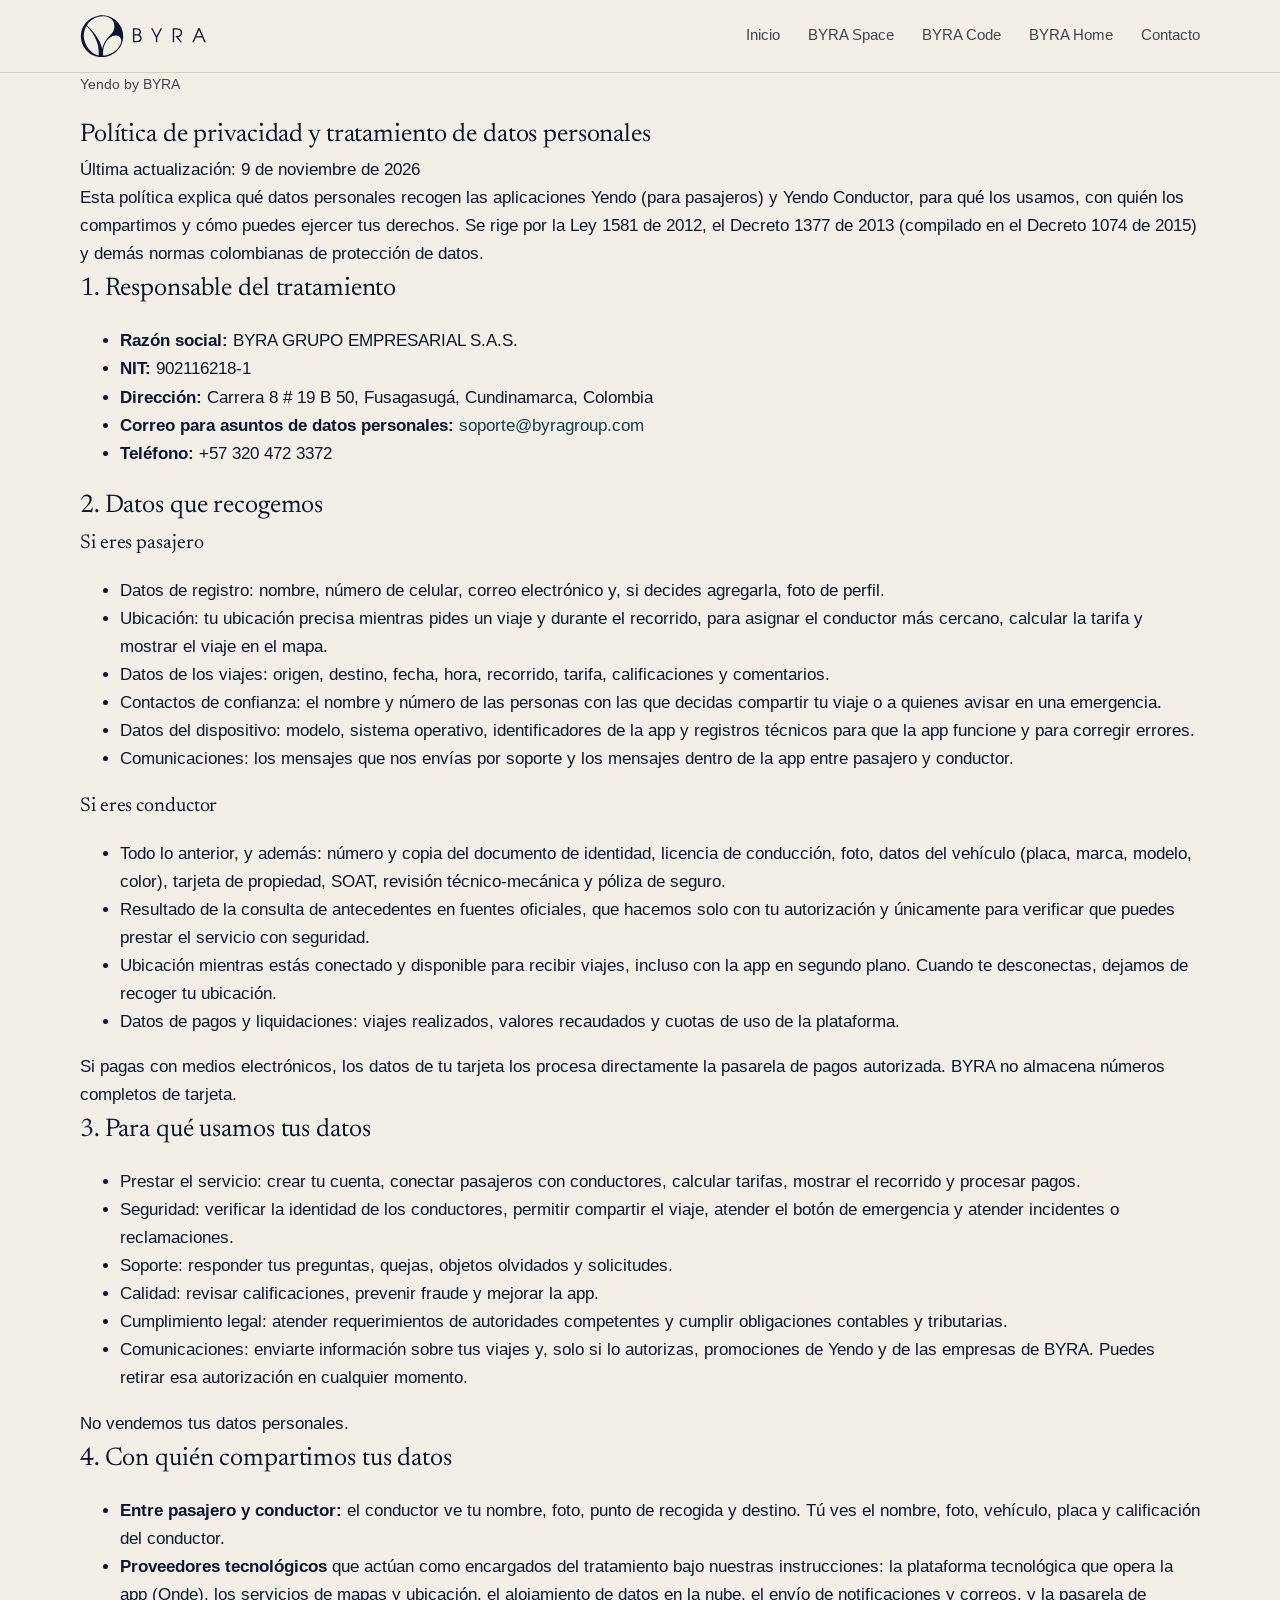
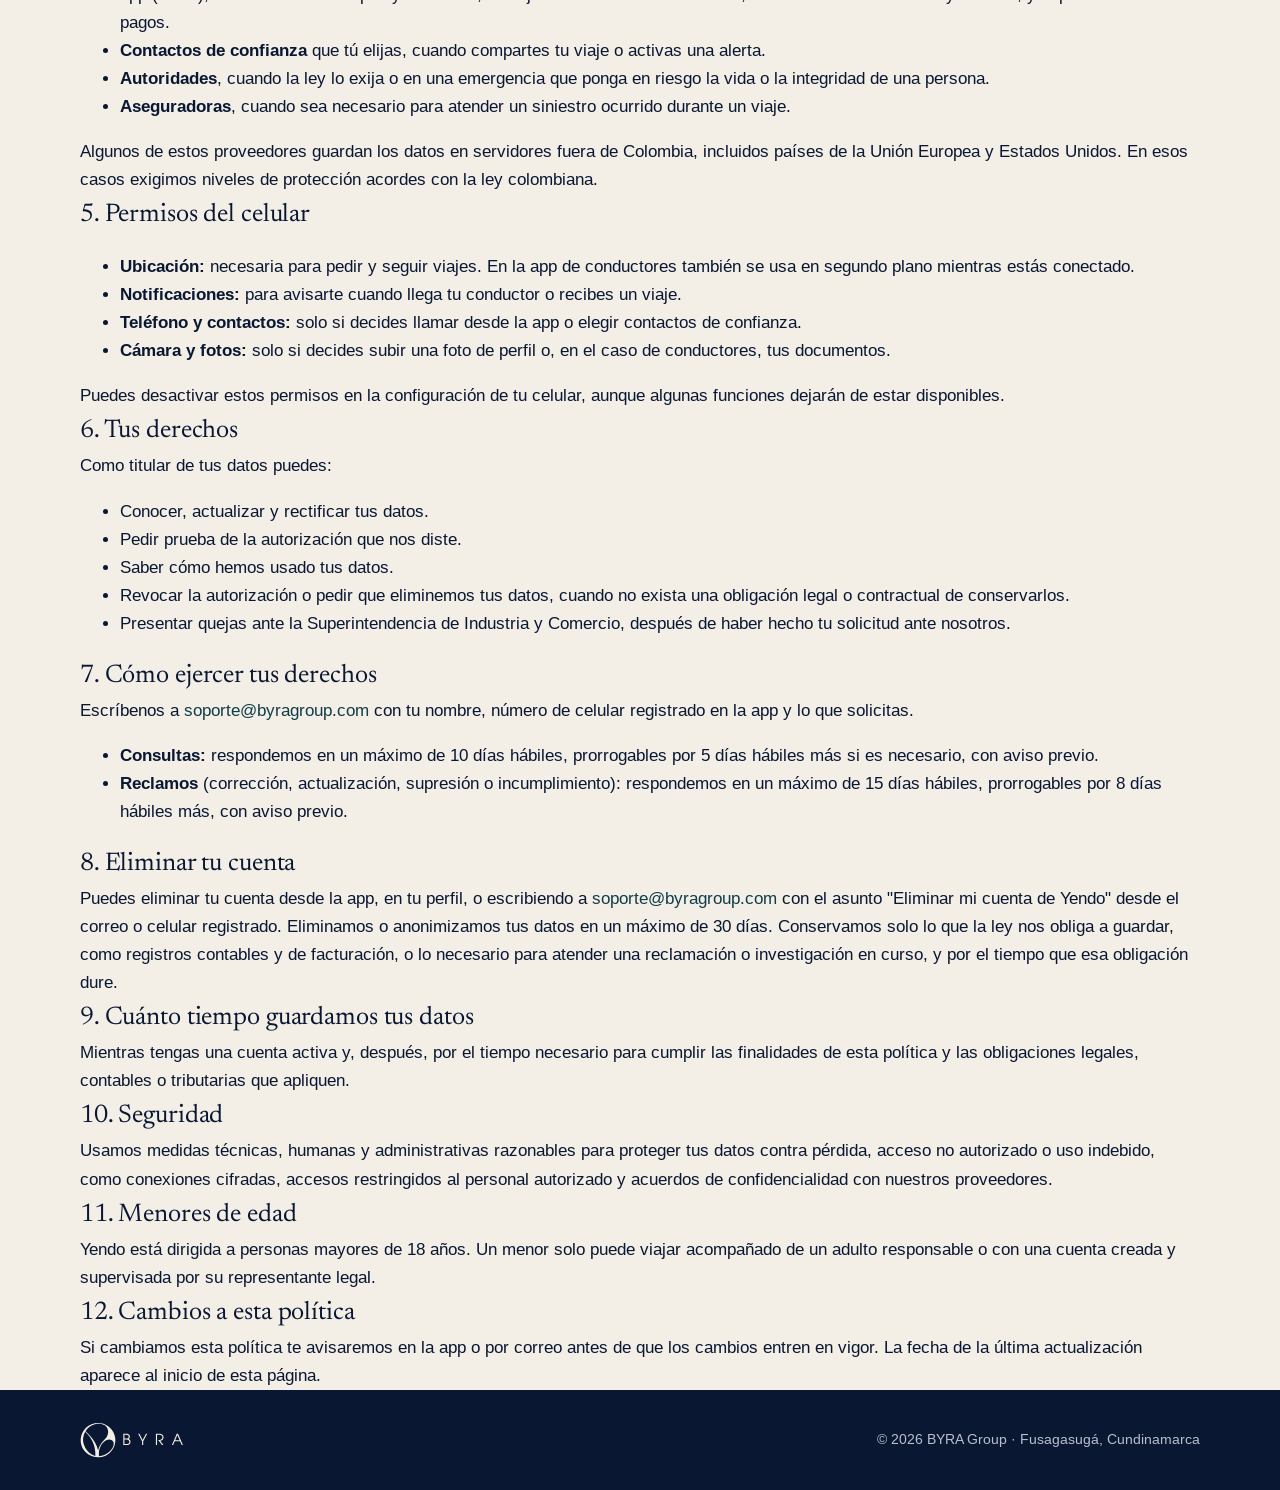
==== yendo/privacidad.html @ 3cd5c78d "Add files via upload" ====
<!doctype html>
<html lang="es">
<head>
<meta charset="utf-8">
<meta name="viewport" content="width=device-width, initial-scale=1, viewport-fit=cover">
<title>Política de privacidad de Yendo</title>
<meta name="description" content="Cómo Yendo y BYRA Grupo Empresarial tratan los datos personales de pasajeros y conductores.">
<meta name="robots" content="noindex">
<meta name="theme-color" content="#0A1733">
<link rel="preconnect" href="https://fonts.googleapis.com"><link rel="preconnect" href="https://fonts.gstatic.com" crossorigin><link rel="stylesheet" href="https://fonts.googleapis.com/css2?family=Arimo:wght@400;700&family=Bebas+Neue&family=Jost:wght@400&family=Newsreader:opsz,wght@6..72,300;6..72,400&display=swap">
<link rel="stylesheet" href="../styles.css">
</head>
<body>
<svg width="0" height="0" style="position:absolute" aria-hidden="true"><defs><g id="lg-emb"><path d="M 796.76 626.03 C 808.17 616.90 817.67 605.66 824.49 592.77 C 831.28 579.93 835.85 563.07 827.92 550.09 C 825.17 545.57 821.29 542.13 816.61 539.66 C 805.89 534 793.20 534.84 782.09 539.36 C 762.48 547.34 747.18 566.91 738.17 585.65 C 727.58 607.64 725.42 629.05 728.33 653.06 C 753.12 651.54 777.64 641.33 796.76 626.03 M 702.11 651.35 C 703.45 626.67 700.41 602.04 693.21 578.37 C 686.57 556.89 676.49 536.66 663.49 518.34 C 653.83 504.71 642.96 492.12 630.79 480.66 C 623.72 492.98 619.22 506.08 616.97 519.87 C 615.07 531.45 615.15 543.01 617.23 554.55 C 621.73 579.94 634.63 604.17 652.47 622.64 C 665.77 636.42 682.97 647.55 702.11 651.35 M 754.71 549.62 L 767.34 535.57 C 771.75 530.68 776.13 525.99 780.05 520.69 C 788.53 509.23 792.73 495.27 792.40 481.00 C 792.05 465.87 786.72 450.78 775.18 440.79 C 763.93 431.04 748.50 426.44 733.80 424.91 C 722.06 423.67 710.53 424.55 699.14 427.66 C 672.06 435.07 648.18 452.72 633.26 476.47 L 642.50 485.35 C 653.05 495.48 662.88 506.24 672.18 517.60 C 682.79 530.57 692.30 544.33 700.54 558.92 C 710.19 576.01 717.88 594.16 722.22 613.28 C 723.42 607.81 724.51 602.90 726.25 597.82 C 731.53 581.44 743.25 562.37 754.71 549.62 M 745.11 658.27 C 727.09 661.74 708.60 661.39 690.88 657.29 C 664.65 651.22 641.43 636.31 624.92 615.10 C 615.25 602.67 607.83 588.62 603.47 573.41 C 599.10 558.19 597.60 542.32 599.51 526.56 C 601.90 506.73 609.31 487.80 620.67 471.53 C 639.08 445.14 667.01 427.23 698.66 421.46 C 732.63 415.26 767.45 422.68 794.88 444.01 C 811.19 456.70 824.35 473.14 833.00 491.93 C 837.54 501.80 840.64 512.25 842.23 522.84 C 848.37 563.84 832.55 605.10 800.88 631.68 C 784.93 645.07 765.88 654.28 745.11 658.27 "/></g><g id="lg-byra"><path transform="translate(891.63 574.51)" d="M 58.68 -22.87 C 58.68 -19.13 57.89 -15.59 56.31 -12.25 C 54.72 -8.90 52.46 -6.29 49.51 -4.42 C 46.56 -2.61 43.63 -1.42 40.71 -0.85 C 37.81 -0.28 34.23 0 29.98 0 L 7.98 0 L 7.98 -79.82 L 28.04 -79.82 C 40.70 -79.82 48.86 -75.47 52.53 -66.78 C 53.61 -64.18 54.15 -61.45 54.15 -58.57 C 54.15 -55.11 53.43 -52.14 52 -49.67 C 50.56 -47.19 48.36 -44.80 45.42 -42.5 C 49.51 -40.84 52.75 -38.25 55.12 -34.73 C 57.5 -31.21 58.68 -27.25 58.68 -22.87 Z M 46.17 -58.90 C 46.17 -62.20 45.05 -65.11 42.82 -67.64 C 40.02 -70.94 34.62 -72.59 26.64 -72.59 L 15.96 -72.59 L 15.96 -45.42 L 26 -45.42 C 32.32 -45.42 36.89 -46.17 39.70 -47.68 C 41.71 -48.75 43.28 -50.32 44.43 -52.37 C 45.59 -54.42 46.17 -56.60 46.17 -58.90 Z M 48.48 -14.67 C 49.96 -17.19 50.70 -19.92 50.70 -22.87 C 50.70 -25.82 49.83 -28.51 48.10 -30.95 C 46.37 -33.39 44.11 -35.20 41.31 -36.35 C 38.28 -37.57 33.11 -38.18 25.78 -38.18 L 15.96 -38.18 L 15.96 -7.23 L 27.18 -7.23 C 34.09 -7.23 39.12 -7.91 42.28 -9.28 C 44.94 -10.35 47.01 -12.14 48.48 -14.67 Z M 48.48 -14.67 "/><path transform="translate(1004.25 574.51)" d="M 63.85 -79.82 L 35.81 -26.64 L 35.81 0 L 27.82 0 L 27.82 -26.64 L 0.10 -79.82 L 8.95 -79.82 L 31.71 -35.06 L 55.12 -79.82 Z M 63.85 -79.82 "/><path transform="translate(1122.05 574.51)" d="M 61.70 -54.04 C 61.70 -47.35 59.43 -41.75 54.90 -37.21 C 50.37 -32.68 44.72 -30.20 37.96 -29.78 L 60.51 0 L 50.48 0 L 23.40 -36.14 C 32.32 -36.14 38.03 -36.53 40.56 -37.32 C 44.51 -38.54 47.70 -40.64 50.10 -43.62 C 52.51 -46.61 53.71 -50.16 53.71 -54.26 C 53.71 -57.35 52.92 -60.32 51.34 -63.15 C 49.75 -66 47.64 -68.14 44.98 -69.57 C 41.24 -71.58 36.06 -72.59 29.45 -72.59 L 15.53 -72.59 L 15.53 0 L 7.54 0 L 7.54 -79.82 L 27.82 -79.82 C 36.74 -79.82 43.28 -78.82 47.46 -76.81 C 51.92 -74.65 55.41 -71.56 57.92 -67.53 C 60.44 -63.5 61.70 -59.00 61.70 -54.04 Z M 61.70 -54.04 "/><path transform="translate(1241.47 574.51)" d="M 78.64 0 L 69.90 0 L 58.35 -26.85 L 21.25 -26.85 L 9.59 0 L 1.29 0 L 35.39 -79.82 L 44.34 -79.82 Z M 55.23 -34.09 L 39.90 -70.76 L 24.26 -34.09 Z M 55.23 -34.09 "/></g><g id="lg-desc"><path transform="translate(915.29 614.70)" d="M 17.56 -7.21 C 17.39 -5.08 16.50 -3.29 14.90 -1.85 C 13.30 -0.42 11.42 0.28 9.26 0.28 C 7.79 0.28 6.41 -0.07 5.12 -0.79 C 3.83 -1.51 2.79 -2.5 2.01 -3.75 C 1.23 -5.00 0.84 -6.37 0.84 -7.84 C 0.84 -10.11 1.67 -12.03 3.32 -13.60 C 4.99 -15.19 6.96 -15.98 9.25 -15.98 C 10.47 -15.98 11.64 -15.72 12.76 -15.21 C 13.89 -14.71 14.85 -14.00 15.65 -13.09 C 16.11 -12.58 16.45 -12.05 16.67 -11.51 L 14.85 -11.51 C 14.31 -12.45 13.53 -13.19 12.5 -13.73 C 11.46 -14.28 10.39 -14.56 9.26 -14.56 C 7.39 -14.56 5.78 -13.90 4.43 -12.59 C 3.09 -11.28 2.42 -9.69 2.42 -7.82 C 2.42 -5.94 3.09 -4.35 4.45 -3.06 C 5.81 -1.78 7.44 -1.14 9.34 -1.14 C 10.75 -1.14 12.07 -1.57 13.31 -2.45 C 14.55 -3.33 15.34 -4.45 15.68 -5.79 L 6.92 -5.79 L 6.92 -7.21 Z M 17.56 -7.21 "/><path transform="translate(944.41 614.70)" d="M 12.14 -10.62 C 12.14 -9.31 11.69 -8.20 10.79 -7.31 C 9.91 -6.42 8.80 -5.94 7.46 -5.85 L 11.90 0 L 9.93 0 L 4.60 -7.10 C 6.35 -7.10 7.48 -7.18 7.98 -7.34 C 8.75 -7.58 9.37 -7.99 9.84 -8.57 C 10.32 -9.17 10.56 -9.86 10.56 -10.67 C 10.56 -11.27 10.40 -11.85 10.09 -12.42 C 9.78 -12.98 9.37 -13.40 8.84 -13.68 C 8.11 -14.08 7.09 -14.28 5.79 -14.28 L 3.06 -14.28 L 3.06 0 L 1.48 0 L 1.48 -15.70 L 5.46 -15.70 C 7.22 -15.70 8.51 -15.50 9.34 -15.10 C 10.21 -14.67 10.89 -14.07 11.39 -13.28 C 11.89 -12.48 12.14 -11.60 12.14 -10.62 Z M 12.14 -10.62 "/><path transform="translate(967.91 614.70)" d="M 12.28 -5.92 C 12.28 -4.58 12.08 -3.5 11.68 -2.65 C 11.25 -1.70 10.61 -0.97 9.78 -0.46 C 8.94 0.03 8 0.28 6.93 0.28 C 5.87 0.28 4.92 0.03 4.09 -0.46 C 3.25 -0.97 2.62 -1.70 2.18 -2.65 C 1.78 -3.5 1.59 -4.58 1.59 -5.92 L 1.59 -15.70 L 3.15 -15.70 L 3.15 -5.92 C 3.15 -4.66 3.33 -3.71 3.68 -3.07 C 4.39 -1.78 5.47 -1.14 6.93 -1.14 C 8.39 -1.14 9.47 -1.78 10.18 -3.07 C 10.53 -3.71 10.71 -4.66 10.71 -5.92 L 10.71 -15.70 L 12.28 -15.70 Z M 12.28 -5.92 "/><path transform="translate(992.42 614.70)" d="M 10.01 -14.79 C 11.31 -13.89 11.96 -12.64 11.96 -11.01 C 11.96 -9.39 11.31 -8.12 10.01 -7.23 C 9.11 -6.62 7.76 -6.32 5.96 -6.32 L 3.15 -6.32 L 3.15 0 L 1.59 0 L 1.59 -15.70 L 5.96 -15.70 C 7.76 -15.70 9.11 -15.39 10.01 -14.79 Z M 8.57 -8.14 C 9.78 -8.72 10.39 -9.67 10.39 -11 C 10.39 -12.33 9.78 -13.28 8.57 -13.87 C 8.00 -14.14 7.10 -14.28 5.87 -14.28 L 3.15 -14.28 L 3.15 -7.75 L 5.87 -7.75 C 7.10 -7.75 8.00 -7.87 8.57 -8.14 Z M 8.57 -8.14 "/><path transform="translate(1015.60 614.70)" d="M 15.06 -13.59 C 16.70 -12.00 17.53 -10.09 17.53 -7.84 C 17.53 -5.60 16.70 -3.68 15.06 -2.09 C 13.42 -0.50 11.47 0.28 9.20 0.28 C 6.98 0.28 5.04 -0.50 3.39 -2.07 C 1.73 -3.66 0.90 -5.55 0.90 -7.76 C 0.90 -10.04 1.71 -11.98 3.32 -13.57 C 4.95 -15.17 6.91 -15.98 9.20 -15.98 C 11.47 -15.98 13.42 -15.18 15.06 -13.59 Z M 13.95 -3.10 C 15.28 -4.42 15.95 -5.99 15.95 -7.82 C 15.95 -9.67 15.28 -11.25 13.96 -12.57 C 12.64 -13.89 11.05 -14.56 9.20 -14.56 C 7.33 -14.56 5.75 -13.89 4.43 -12.56 C 3.13 -11.22 2.48 -9.62 2.48 -7.76 C 2.48 -5.95 3.14 -4.39 4.48 -3.09 C 5.82 -1.78 7.39 -1.14 9.20 -1.14 C 11.04 -1.14 12.62 -1.79 13.95 -3.10 Z M 13.95 -3.10 "/><path transform="translate(1061.14 614.70)" d="M 10.07 0 L 1.48 0 L 1.48 -15.70 L 10.07 -15.70 L 10.07 -14.28 L 3.06 -14.28 L 3.06 -8.64 L 9.84 -8.64 L 9.84 -7.21 L 3.06 -7.21 L 3.06 -1.42 L 10.07 -1.42 Z M 10.07 0 "/><path transform="translate(1083.13 614.70)" d="M 17.89 0 L 16.31 0 L 16.31 -13.98 L 16.28 -13.98 L 10.39 0 L 9.06 0 L 3.21 -13.98 L 3.18 -13.98 L 3.18 0 L 1.60 0 L 1.60 -15.70 L 4.03 -15.70 L 9.73 -2.32 L 15.46 -15.70 L 17.89 -15.70 Z M 17.89 0 "/><path transform="translate(1113.25 614.70)" d="M 10.01 -14.79 C 11.31 -13.89 11.96 -12.64 11.96 -11.01 C 11.96 -9.39 11.31 -8.12 10.01 -7.23 C 9.11 -6.62 7.76 -6.32 5.96 -6.32 L 3.15 -6.32 L 3.15 0 L 1.59 0 L 1.59 -15.70 L 5.96 -15.70 C 7.76 -15.70 9.11 -15.39 10.01 -14.79 Z M 8.57 -8.14 C 9.78 -8.72 10.39 -9.67 10.39 -11 C 10.39 -12.33 9.78 -13.28 8.57 -13.87 C 8.00 -14.14 7.10 -14.28 5.87 -14.28 L 3.15 -14.28 L 3.15 -7.75 L 5.87 -7.75 C 7.10 -7.75 8.00 -7.87 8.57 -8.14 Z M 8.57 -8.14 "/><path transform="translate(1136.42 614.70)" d="M 12.14 -10.62 C 12.14 -9.31 11.69 -8.20 10.79 -7.31 C 9.91 -6.42 8.80 -5.94 7.46 -5.85 L 11.90 0 L 9.93 0 L 4.60 -7.10 C 6.35 -7.10 7.48 -7.18 7.98 -7.34 C 8.75 -7.58 9.37 -7.99 9.84 -8.57 C 10.32 -9.17 10.56 -9.86 10.56 -10.67 C 10.56 -11.27 10.40 -11.85 10.09 -12.42 C 9.78 -12.98 9.37 -13.40 8.84 -13.68 C 8.11 -14.08 7.09 -14.28 5.79 -14.28 L 3.06 -14.28 L 3.06 0 L 1.48 0 L 1.48 -15.70 L 5.46 -15.70 C 7.22 -15.70 8.51 -15.50 9.34 -15.10 C 10.21 -14.67 10.89 -14.07 11.39 -13.28 C 11.89 -12.48 12.14 -11.60 12.14 -10.62 Z M 12.14 -10.62 "/><path transform="translate(1159.92 614.70)" d="M 10.07 0 L 1.48 0 L 1.48 -15.70 L 10.07 -15.70 L 10.07 -14.28 L 3.06 -14.28 L 3.06 -8.64 L 9.84 -8.64 L 9.84 -7.21 L 3.06 -7.21 L 3.06 -1.42 L 10.07 -1.42 Z M 10.07 0 "/><path transform="translate(1181.90 614.70)" d="M 10.03 -4.32 C 10.03 -3.02 9.56 -1.92 8.64 -1.04 C 7.71 -0.16 6.60 0.28 5.31 0.28 C 3.90 0.28 2.75 -0.14 1.84 -1 C 0.93 -1.86 0.47 -2.99 0.46 -4.39 L 2.03 -4.39 C 2.07 -3.41 2.38 -2.62 2.96 -2.03 C 3.55 -1.43 4.33 -1.14 5.31 -1.14 C 6.18 -1.14 6.92 -1.44 7.54 -2.04 C 8.16 -2.64 8.46 -3.39 8.46 -4.26 C 8.46 -5.21 8.15 -5.92 7.53 -6.40 C 6.90 -6.88 6.05 -7.28 4.96 -7.62 C 4.31 -7.82 3.77 -8.00 3.35 -8.17 C 2.94 -8.34 2.52 -8.58 2.10 -8.89 C 1.69 -9.20 1.38 -9.59 1.18 -10.06 C 0.98 -10.53 0.89 -11.10 0.89 -11.75 C 0.89 -12.96 1.31 -13.97 2.17 -14.78 C 3.02 -15.58 4.07 -15.98 5.31 -15.98 C 6.51 -15.98 7.54 -15.57 8.39 -14.75 C 9.23 -13.93 9.65 -12.92 9.65 -11.71 L 8.07 -11.71 C 8.07 -12.47 7.80 -13.14 7.26 -13.70 C 6.72 -14.27 6.07 -14.56 5.31 -14.56 C 4.50 -14.56 3.83 -14.30 3.28 -13.78 C 2.73 -13.25 2.46 -12.60 2.46 -11.81 C 2.46 -11.51 2.5 -11.25 2.56 -11.01 C 2.63 -10.78 2.75 -10.57 2.93 -10.39 C 3.11 -10.21 3.26 -10.06 3.40 -9.93 C 3.53 -9.82 3.76 -9.69 4.07 -9.56 C 4.39 -9.43 4.60 -9.34 4.73 -9.29 C 4.86 -9.25 5.12 -9.17 5.5 -9.06 C 5.87 -8.95 6.10 -8.89 6.20 -8.87 C 8.75 -8.09 10.03 -6.57 10.03 -4.32 Z M 10.03 -4.32 "/><path transform="translate(1203.09 614.70)" d="M 15.46 0 L 13.75 0 L 11.48 -5.28 L 4.18 -5.28 L 1.89 0 L 0.25 0 L 6.95 -15.70 L 8.71 -15.70 Z M 10.85 -6.70 L 7.84 -13.92 L 4.78 -6.70 Z M 10.85 -6.70 "/><path transform="translate(1229.40 614.70)" d="M 12.14 -10.62 C 12.14 -9.31 11.69 -8.20 10.79 -7.31 C 9.91 -6.42 8.80 -5.94 7.46 -5.85 L 11.90 0 L 9.93 0 L 4.60 -7.10 C 6.35 -7.10 7.48 -7.18 7.98 -7.34 C 8.75 -7.58 9.37 -7.99 9.84 -8.57 C 10.32 -9.17 10.56 -9.86 10.56 -10.67 C 10.56 -11.27 10.40 -11.85 10.09 -12.42 C 9.78 -12.98 9.37 -13.40 8.84 -13.68 C 8.11 -14.08 7.09 -14.28 5.79 -14.28 L 3.06 -14.28 L 3.06 0 L 1.48 0 L 1.48 -15.70 L 5.46 -15.70 C 7.22 -15.70 8.51 -15.50 9.34 -15.10 C 10.21 -14.67 10.89 -14.07 11.39 -13.28 C 11.89 -12.48 12.14 -11.60 12.14 -10.62 Z M 12.14 -10.62 "/><path transform="translate(1252.90 614.70)" d="M 3.18 0 L 1.60 0 L 1.60 -15.70 L 3.18 -15.70 Z M 3.18 0 "/><path transform="translate(1268.31 614.70)" d="M 15.46 0 L 13.75 0 L 11.48 -5.28 L 4.18 -5.28 L 1.89 0 L 0.25 0 L 6.95 -15.70 L 8.71 -15.70 Z M 10.85 -6.70 L 7.84 -13.92 L 4.78 -6.70 Z M 10.85 -6.70 "/><path transform="translate(1294.62 614.70)" d="M 9.79 0 L 1.73 0 L 1.73 -15.70 L 3.31 -15.70 L 3.31 -1.42 L 9.79 -1.42 Z M 9.79 0 "/></g>
<symbol id="flecha" viewBox="0 0 16 16"><path d="M2 8 H13 M9 4 L13 8 L9 12" fill="none" stroke="currentColor" stroke-width="1.6"/></symbol>
</defs></svg>
<header class="band top"><div class="wrap">
<a class="marca" href="../index.html" aria-label="BYRA Grupo Empresarial, ir al inicio"><svg class="logo-h" viewBox="594 412 732 254" fill="currentColor" role="img" aria-label="BYRA"><use href="#lg-emb"/><use href="#lg-byra"/></svg></a>
<nav aria-label="Principal"><a href="../index.html" class="opc">Inicio</a><a href="../space.html" >BYRA Space</a><a href="../software.html">BYRA Code</a><a href="../construccion.html">BYRA Home</a><a href="../index.html#contacto">Contacto</a></nav>
</div></header>
<main>
<section class="band legal"><div class="wrap">
<p class="migas">Yendo by BYRA</p>
<h1>Política de privacidad y tratamiento de datos personales</h1>
<p class="actualizado">Última actualización: 9 de noviembre de 2026</p>

<p>Esta política explica qué datos personales recogen las aplicaciones Yendo (para pasajeros) y Yendo Conductor, para qué los usamos, con quién los compartimos y cómo puedes ejercer tus derechos. Se rige por la Ley 1581 de 2012, el Decreto 1377 de 2013 (compilado en el Decreto 1074 de 2015) y demás normas colombianas de protección de datos.</p>

<h2>1. Responsable del tratamiento</h2>
<ul class="datos-resp">
<li><strong>Razón social:</strong> BYRA GRUPO EMPRESARIAL S.A.S.</li>
<li><strong>NIT:</strong> 902116218-1</li>
<li><strong>Dirección:</strong> Carrera 8 # 19 B 50, Fusagasugá, Cundinamarca, Colombia</li>
<li><strong>Correo para asuntos de datos personales:</strong> <span class="mail">soporte@byragroup.com</span></li>
<li><strong>Teléfono:</strong> +57 320 472 3372</li>
</ul>

<h2>2. Datos que recogemos</h2>
<h3>Si eres pasajero</h3>
<ul>
<li>Datos de registro: nombre, número de celular, correo electrónico y, si decides agregarla, foto de perfil.</li>
<li>Ubicación: tu ubicación precisa mientras pides un viaje y durante el recorrido, para asignar el conductor más cercano, calcular la tarifa y mostrar el viaje en el mapa.</li>
<li>Datos de los viajes: origen, destino, fecha, hora, recorrido, tarifa, calificaciones y comentarios.</li>
<li>Contactos de confianza: el nombre y número de las personas con las que decidas compartir tu viaje o a quienes avisar en una emergencia.</li>
<li>Datos del dispositivo: modelo, sistema operativo, identificadores de la app y registros técnicos para que la app funcione y para corregir errores.</li>
<li>Comunicaciones: los mensajes que nos envías por soporte y los mensajes dentro de la app entre pasajero y conductor.</li>
</ul>
<h3>Si eres conductor</h3>
<ul>
<li>Todo lo anterior, y además: número y copia del documento de identidad, licencia de conducción, foto, datos del vehículo (placa, marca, modelo, color), tarjeta de propiedad, SOAT, revisión técnico-mecánica y póliza de seguro.</li>
<li>Resultado de la consulta de antecedentes en fuentes oficiales, que hacemos solo con tu autorización y únicamente para verificar que puedes prestar el servicio con seguridad.</li>
<li>Ubicación mientras estás conectado y disponible para recibir viajes, incluso con la app en segundo plano. Cuando te desconectas, dejamos de recoger tu ubicación.</li>
<li>Datos de pagos y liquidaciones: viajes realizados, valores recaudados y cuotas de uso de la plataforma.</li>
</ul>
<p>Si pagas con medios electrónicos, los datos de tu tarjeta los procesa directamente la pasarela de pagos autorizada. BYRA no almacena números completos de tarjeta.</p>

<h2>3. Para qué usamos tus datos</h2>
<ul>
<li>Prestar el servicio: crear tu cuenta, conectar pasajeros con conductores, calcular tarifas, mostrar el recorrido y procesar pagos.</li>
<li>Seguridad: verificar la identidad de los conductores, permitir compartir el viaje, atender el botón de emergencia y atender incidentes o reclamaciones.</li>
<li>Soporte: responder tus preguntas, quejas, objetos olvidados y solicitudes.</li>
<li>Calidad: revisar calificaciones, prevenir fraude y mejorar la app.</li>
<li>Cumplimiento legal: atender requerimientos de autoridades competentes y cumplir obligaciones contables y tributarias.</li>
<li>Comunicaciones: enviarte información sobre tus viajes y, solo si lo autorizas, promociones de Yendo y de las empresas de BYRA. Puedes retirar esa autorización en cualquier momento.</li>
</ul>
<p>No vendemos tus datos personales.</p>

<h2>4. Con quién compartimos tus datos</h2>
<ul>
<li><strong>Entre pasajero y conductor:</strong> el conductor ve tu nombre, foto, punto de recogida y destino. Tú ves el nombre, foto, vehículo, placa y calificación del conductor.</li>
<li><strong>Proveedores tecnológicos</strong> que actúan como encargados del tratamiento bajo nuestras instrucciones: la plataforma tecnológica que opera la app (Onde), los servicios de mapas y ubicación, el alojamiento de datos en la nube, el envío de notificaciones y correos, y la pasarela de pagos.</li>
<li><strong>Contactos de confianza</strong> que tú elijas, cuando compartes tu viaje o activas una alerta.</li>
<li><strong>Autoridades</strong>, cuando la ley lo exija o en una emergencia que ponga en riesgo la vida o la integridad de una persona.</li>
<li><strong>Aseguradoras</strong>, cuando sea necesario para atender un siniestro ocurrido durante un viaje.</li>
</ul>
<p>Algunos de estos proveedores guardan los datos en servidores fuera de Colombia, incluidos países de la Unión Europea y Estados Unidos. En esos casos exigimos niveles de protección acordes con la ley colombiana.</p>

<h2>5. Permisos del celular</h2>
<ul>
<li><strong>Ubicación:</strong> necesaria para pedir y seguir viajes. En la app de conductores también se usa en segundo plano mientras estás conectado.</li>
<li><strong>Notificaciones:</strong> para avisarte cuando llega tu conductor o recibes un viaje.</li>
<li><strong>Teléfono y contactos:</strong> solo si decides llamar desde la app o elegir contactos de confianza.</li>
<li><strong>Cámara y fotos:</strong> solo si decides subir una foto de perfil o, en el caso de conductores, tus documentos.</li>
</ul>
<p>Puedes desactivar estos permisos en la configuración de tu celular, aunque algunas funciones dejarán de estar disponibles.</p>

<h2>6. Tus derechos</h2>
<p>Como titular de tus datos puedes:</p>
<ul>
<li>Conocer, actualizar y rectificar tus datos.</li>
<li>Pedir prueba de la autorización que nos diste.</li>
<li>Saber cómo hemos usado tus datos.</li>
<li>Revocar la autorización o pedir que eliminemos tus datos, cuando no exista una obligación legal o contractual de conservarlos.</li>
<li>Presentar quejas ante la Superintendencia de Industria y Comercio, después de haber hecho tu solicitud ante nosotros.</li>
</ul>

<h2>7. Cómo ejercer tus derechos</h2>
<p>Escríbenos a <span class="mail">soporte@byragroup.com</span> con tu nombre, número de celular registrado en la app y lo que solicitas.</p>
<ul>
<li><strong>Consultas:</strong> respondemos en un máximo de 10 días hábiles, prorrogables por 5 días hábiles más si es necesario, con aviso previo.</li>
<li><strong>Reclamos</strong> (corrección, actualización, supresión o incumplimiento): respondemos en un máximo de 15 días hábiles, prorrogables por 8 días hábiles más, con aviso previo.</li>
</ul>

<h2 id="eliminar-cuenta">8. Eliminar tu cuenta</h2>
<p>Puedes eliminar tu cuenta desde la app, en tu perfil, o escribiendo a <span class="mail">soporte@byragroup.com</span> con el asunto "Eliminar mi cuenta de Yendo" desde el correo o celular registrado. Eliminamos o anonimizamos tus datos en un máximo de 30 días. Conservamos solo lo que la ley nos obliga a guardar, como registros contables y de facturación, o lo necesario para atender una reclamación o investigación en curso, y por el tiempo que esa obligación dure.</p>

<h2>9. Cuánto tiempo guardamos tus datos</h2>
<p>Mientras tengas una cuenta activa y, después, por el tiempo necesario para cumplir las finalidades de esta política y las obligaciones legales, contables o tributarias que apliquen.</p>

<h2>10. Seguridad</h2>
<p>Usamos medidas técnicas, humanas y administrativas razonables para proteger tus datos contra pérdida, acceso no autorizado o uso indebido, como conexiones cifradas, accesos restringidos al personal autorizado y acuerdos de confidencialidad con nuestros proveedores.</p>

<h2>11. Menores de edad</h2>
<p>Yendo está dirigida a personas mayores de 18 años. Un menor solo puede viajar acompañado de un adulto responsable o con una cuenta creada y supervisada por su representante legal.</p>

<h2>12. Cambios a esta política</h2>
<p>Si cambiamos esta política te avisaremos en la app o por correo antes de que los cambios entren en vigor. La fecha de la última actualización aparece al inicio de esta página.</p>
</div></section>
</main>
<footer class="band pie"><div class="wrap"><span class="marca"><svg class="logo-h" viewBox="594 412 732 254" fill="currentColor" role="img" aria-label="BYRA"><use href="#lg-emb"/><use href="#lg-byra"/></svg></span><span>© 2026 BYRA Group · Fusagasugá, Cundinamarca</span></div></footer>
</body>
</html>
---- styles.css ----
/* Sistema del BrandBook BYRA 2026: marfil y navy como base, petróleo para la acción, champagne solo como acento fino.
   La portada abre en una banda navy con la firma; cada submarca baja a su propia página sobre marfil. */
:root {
  --bg: #F3EFE6;          /* Warm Ivory */
  --surface: #FBF9F4;
  --alt: #EAE5D9;
  --fg: #0A1733;          /* BYRA Navy */
  --muted: #3E4652;       /* Graphite */
  --line: #D6CEBD;
  --accent: #103D49;      /* Deep Petrol */
  --accent-fg: #F3EFE6;
  --gold: #B59A68;        /* Champagne: líneas y detalles */
  --gold-ink: #7A6340;    /* Champagne legible sobre marfil */
  --ink-bg: #0A1733;      /* bandas navy */
  --ink-fg: #F3EFE6;
  --ink-muted: #B8BFCB;
  --ink-line: #24345A;
  --font-display: "Newsreader", "Times New Roman", Georgia, serif;
  --font-label: "Bebas Neue", "Arial Narrow", Arial, sans-serif;
  --font-body: "Arimo", Arial, "Helvetica Neue", sans-serif;
  --font-mark: "Jost", "Century Gothic", "Avenir", Arial, sans-serif;
  --gutter-l: max(16px, env(safe-area-inset-left, 0px));
  --gutter-r: max(16px, env(safe-area-inset-right, 0px));
  --max: 1120px;
  color-scheme: light;
  padding-top: env(safe-area-inset-top, 0px);
  padding-bottom: env(safe-area-inset-bottom, 0px);
}
* { box-sizing: border-box; }
html { scroll-behavior: smooth; }
html, body { margin: 0; }
img { max-width: 100%; display: block; }
[hidden] { display: none !important; }
body { background: var(--bg); color: var(--fg); font-family: var(--font-body); font-size: 1.0625rem; line-height: 1.65; -webkit-font-smoothing: antialiased; }
a { color: var(--accent); text-decoration: none; }
a:hover { color: var(--fg); }
a:focus-visible, button:focus-visible { outline: 2px solid var(--gold); outline-offset: 3px; border-radius: 2px; }
h1, h2, h3 { font-family: var(--font-display); font-weight: 400; margin: 0; text-wrap: balance; letter-spacing: -0.005em; }
p { margin: 0; }
.sr { position: absolute; width: 1px; height: 1px; overflow: hidden; clip: rect(0 0 0 0); white-space: nowrap; }
.band { padding-left: var(--gutter-l); padding-right: var(--gutter-r); }
.wrap { max-width: var(--max); margin: 0 auto; }
.alt { background: var(--alt); }
.eyebrow { font-family: var(--font-label); font-size: 1rem; letter-spacing: 0.12em; line-height: 1.2; color: var(--gold-ink); }
.lead { color: var(--muted); max-width: 62ch; }
.muted { color: var(--muted); }

/* Firma (provisional hasta tener el vector del emblema) */
.marca { display: inline-flex; flex-direction: column; align-items: center; gap: 2px; color: var(--fg); line-height: 1; }
.marca:hover { color: var(--fg); }
.marca-b { font-family: var(--font-mark); font-weight: 400; font-size: 1.375rem; letter-spacing: 0.42em; margin-right: -0.42em; }
.marca-d { font-family: var(--font-mark); font-size: 0.5rem; letter-spacing: 0.32em; margin-right: -0.32em; text-transform: uppercase; color: var(--muted); }

.logo-h { height: 44px; width: auto; display: block; }
.pie .logo-h { height: 36px; }

/* Encabezado */
body::before { content: ""; position: fixed; inset: 0 0 auto; height: env(safe-area-inset-top, 0px); z-index: 21; background: var(--bg); }
.top { position: sticky; top: env(safe-area-inset-top, 0px); z-index: 20; background: color-mix(in srgb, var(--bg) 94%, transparent); backdrop-filter: blur(8px); border-bottom: 1px solid var(--line); }
.top .wrap { display: flex; align-items: center; justify-content: space-between; gap: 12px 28px; padding-block: 14px; flex-wrap: wrap; }
.top nav { display: flex; gap: 4px clamp(14px, 2.2vw, 28px); flex-wrap: wrap; font-size: 0.9375rem; }
.top nav a { color: var(--muted); padding-block: 4px; border-bottom: 1px solid transparent; }
.top nav a:hover { color: var(--fg); }
.top nav a[aria-current="page"] { color: var(--fg); border-bottom-color: var(--gold); }

/* Botones */
.btn { display: inline-flex; align-items: center; justify-content: center; min-height: 48px; padding: 0 24px; border-radius: 2px; font-weight: 700; font-size: 0.9375rem; letter-spacing: 0.01em; transition: background .2s, color .2s, border-color .2s; }
.btn-solid { background: var(--accent); color: var(--accent-fg); }
.btn-solid:hover { background: var(--fg); color: var(--bg); }
.btn-line { border: 1px solid var(--muted); color: var(--fg); }
.btn-line:hover { border-color: var(--gold); color: var(--fg); }
.ctas { display: flex; gap: 12px; flex-wrap: wrap; }

/* Portada: banda navy */
.hero { position: relative; overflow: hidden; background: var(--ink-bg); color: var(--ink-fg); }
.hero .wrap { position: relative; display: flex; flex-direction: column; align-items: center; text-align: center; gap: 28px; padding-block: clamp(64px, 11vw, 112px) clamp(56px, 8vw, 88px); }
.marca-agua { position: absolute; right: -8%; top: 8%; width: min(520px, 68vw); height: auto; opacity: 0.06; color: var(--ink-fg); pointer-events: none; }
.firma-lg { display: flex; flex-direction: column; align-items: center; gap: 10px; color: var(--ink-fg); }
.firma-lg .marca-b { font-size: clamp(2.5rem, 7vw, 4.25rem); letter-spacing: 0.4em; margin-right: -0.4em; }
.firma-lg .marca-d { font-size: clamp(0.6875rem, 1.3vw, 0.875rem); color: var(--ink-muted); }
.firma-lg svg { width: clamp(200px, 28vw, 290px); height: auto; display: block; }
.firma-lg::after { content: ""; width: 56px; height: 1px; background: var(--gold); margin-top: 14px; }
.hero h1 { font-size: clamp(2.125rem, 4.8vw, 3.25rem); line-height: 1.1; max-width: 18ch; font-weight: 300; }
.hero p { color: var(--ink-muted); max-width: 56ch; }
.hero .ctas { justify-content: center; }
.hero .btn-solid { background: var(--ink-fg); color: var(--ink-bg); }
.hero .btn-solid:hover { background: var(--gold); color: var(--ink-bg); }
.hero .btn-line { border-color: var(--ink-muted); color: var(--ink-fg); }
.hero .btn-line:hover { border-color: var(--gold); color: var(--ink-fg); }
.tronco { display: none; }

/* Servicios */
.servicios .wrap { padding-block: 0 clamp(56px, 8vw, 96px); }
.arbol { display: block; width: 100%; height: auto; }
.arbol path.r { stroke: var(--line); stroke-width: 1.2; transition: stroke .25s, stroke-width .25s; }
.arbol path.r.on { stroke: var(--gold); stroke-width: 2; }
.arbol .t { stroke: var(--gold); }
.grid4 { display: grid; grid-template-columns: repeat(3, minmax(0, 1fr)); gap: 20px; margin-top: 16px; }
.svc { display: flex; flex-direction: column; gap: 10px; padding: 26px 22px; border: 1px solid var(--line); background: var(--surface); color: var(--fg); transition: border-color .2s, transform .2s; min-width: 0; }
.svc:hover, .svc:focus-visible { border-color: var(--gold); transform: translateY(-3px); color: var(--fg); }
.svc h3 { font-size: 1.75rem; }
.svc p { color: var(--muted); font-size: 0.95rem; }
.svc .mas { margin-top: auto; padding-top: 10px; font-size: 0.875rem; font-weight: 700; color: var(--accent); display: inline-flex; align-items: center; gap: 8px; }
.svc .mas svg { width: 14px; height: 14px; transition: transform .2s; }
.svc:hover .mas svg { transform: translateX(3px); }

/* Nosotros */
.dos-col { display: grid; grid-template-columns: minmax(0, 1fr) minmax(0, 1.1fr); gap: clamp(32px, 6vw, 88px); padding-block: clamp(72px, 10vw, 112px); }
.dos-col h2 { font-size: clamp(2rem, 3.8vw, 2.875rem); line-height: 1.15; font-weight: 300; }
.texto { display: flex; flex-direction: column; gap: 18px; color: var(--muted); max-width: 62ch; }
.mv { display: grid; grid-template-columns: repeat(2, minmax(0, 1fr)); gap: 28px; padding-top: 28px; border-top: 1px solid var(--gold); }
.mv h3 { font-family: var(--font-label); font-size: 1.125rem; font-weight: 400; letter-spacing: 0.12em; color: var(--fg); margin-bottom: 6px; }
.mv p { font-size: 0.95rem; }
.valores { display: flex; flex-wrap: wrap; gap: 8px; }
.valores span { border: 1px solid var(--line); padding: 4px 12px; border-radius: 999px; font-size: 0.8125rem; color: var(--fg); background: var(--surface); }

/* Página de servicio */
.cabecera .wrap { padding-block: clamp(56px, 9vw, 96px) clamp(48px, 7vw, 80px); display: grid; grid-template-columns: minmax(0, 1.3fr) minmax(0, 0.7fr); gap: 40px; align-items: center; }
.migas { font-size: 0.875rem; color: var(--muted); margin-bottom: 18px; }
.migas a { color: var(--muted); }
.migas a:hover { color: var(--fg); }
.cabecera h1 { font-size: clamp(2.375rem, 5.2vw, 3.6rem); line-height: 1.05; margin-bottom: 18px; font-weight: 300; }
.cabecera h1 span { display: block; font-family: var(--font-label); font-size: 0.36em; letter-spacing: 0.12em; color: var(--gold-ink); margin-top: 14px; font-weight: 400; }
.cabecera .lead { margin-bottom: 28px; }
.emblema { justify-self: center; width: min(240px, 60vw); aspect-ratio: 1; max-width: 100%; border: 1px solid var(--line); display: grid; place-items: center; background: var(--surface); }
.emblema svg { width: 56%; height: auto; }
.cabecera.con-foto .wrap { grid-template-columns: minmax(0, 1fr) minmax(0, 1fr); }
.foto-cab { margin: 0; border: 1px solid var(--line); overflow: hidden; aspect-ratio: 4 / 3; max-width: 100%; }
.foto-cab img { width: 100%; height: 100%; object-fit: cover; }
.cabecera.fondo { position: relative; background-color: var(--ink-bg); background-size: cover; background-position: 70% center; background-repeat: no-repeat; color: var(--ink-fg); }
.cabecera.fondo::before { content: ""; position: absolute; inset: 0; background: linear-gradient(90deg, rgba(10, 23, 51, 0.95) 0%, rgba(10, 23, 51, 0.88) 38%, rgba(10, 23, 51, 0.45) 66%, rgba(10, 23, 51, 0.08) 100%); }
.cabecera.fondo .wrap { position: relative; grid-template-columns: minmax(0, 1fr); padding-block: clamp(72px, 11vw, 136px); }
.cabecera.fondo .wrap > div { max-width: 600px; }
.cabecera.fondo .migas, .cabecera.fondo .migas a { color: var(--ink-muted); }
.cabecera.fondo h1 span { color: var(--gold); }
.cabecera.fondo .lead { color: var(--ink-muted); }
.cabecera.fondo .btn-solid { background: var(--ink-fg); color: var(--ink-bg); }
.cabecera.fondo .btn-solid:hover { background: var(--gold); color: var(--ink-bg); }
.cabecera.fondo .btn-line { border-color: var(--ink-muted); color: var(--ink-fg); }
.cabecera.fondo .btn-line:hover { border-color: var(--gold); }
.seccion .wrap { padding-block: clamp(64px, 9vw, 104px); display: flex; flex-direction: column; gap: 40px; }
.seccion h2 { font-size: clamp(1.875rem, 3.6vw, 2.625rem); line-height: 1.15; font-weight: 300; }
.feats { display: grid; grid-template-columns: repeat(3, minmax(0, 1fr)); gap: 36px; }
.feats.two { grid-template-columns: repeat(2, minmax(0, 1fr)); }
.feat { border-top: 1px solid var(--gold); padding-top: 20px; display: flex; flex-direction: column; gap: 8px; min-width: 0; }
.feat h3 { font-size: 1.375rem; }
.feat p { color: var(--muted); font-size: 0.975rem; }
.pasos { list-style: none; margin: 0; padding: 0; display: grid; grid-template-columns: repeat(var(--n, 3), minmax(0, 1fr)); gap: 28px; counter-reset: paso; }
.pasos li { counter-increment: paso; display: flex; flex-direction: column; gap: 8px; min-width: 0; }
.pasos li::before { content: counter(paso); width: 40px; height: 40px; border: 1px solid var(--gold); color: var(--gold-ink); display: grid; place-items: center; font-family: var(--font-label); font-size: 1.25rem; margin-bottom: 6px; }
.pasos h3 { font-size: 1.25rem; }
.pasos p { color: var(--muted); font-size: 0.95rem; }
.aviso { display: grid; grid-template-columns: minmax(0, 1fr) auto; gap: 24px; align-items: center; border: 1px solid var(--line); background: var(--surface); padding: 28px clamp(20px, 3vw, 36px); }
.aviso h3 { font-size: 1.5rem; margin-bottom: 6px; }
.aviso p { color: var(--muted); font-size: 0.975rem; max-width: 64ch; }
.mail { color: var(--accent); user-select: all; overflow-wrap: anywhere; }

/* Ficha de apartaestudio */
.ficha { display: grid; grid-template-columns: minmax(0, 1.25fr) minmax(0, 0.75fr); border: 1px solid var(--line); background: var(--surface); }
.galeria { display: grid; grid-template-columns: 2fr 1fr; grid-template-rows: 1fr 1fr; gap: 4px; min-width: 0; }
.galeria img { width: 100%; height: 100%; object-fit: cover; aspect-ratio: 4 / 3; }
.galeria img:first-child { grid-row: span 2; aspect-ratio: auto; }
.ficha-info { padding: 28px clamp(20px, 3vw, 32px); display: flex; flex-direction: column; gap: 14px; min-width: 0; }
.ficha-info h3 { font-size: 1.75rem; line-height: 1.15; }
.precio { display: flex; align-items: baseline; gap: 8px; flex-wrap: wrap; border-block: 1px solid var(--line); padding-block: 12px; }
.precio strong { font-family: var(--font-display); font-weight: 400; font-size: 2rem; font-variant-numeric: tabular-nums; }
.precio span { color: var(--muted); font-size: 0.9375rem; }
.datos { list-style: none; margin: 0; padding: 0; display: grid; grid-template-columns: repeat(2, minmax(0, 1fr)); gap: 6px 16px; color: var(--muted); font-size: 0.9375rem; }
.datos li { padding-left: 14px; position: relative; }
.datos li::before { content: ""; position: absolute; left: 0; top: 0.8em; width: 6px; height: 1px; background: var(--gold); }
.nota { font-size: 0.875rem; color: var(--muted); }

/* Reparto para propietarios */
.reparto { display: grid; grid-template-columns: 45fr 55fr; border: 1px solid var(--line); }
.reparto div { padding: 22px clamp(16px, 2.6vw, 28px); display: flex; flex-direction: column; gap: 6px; min-width: 0; background: var(--surface); }
.reparto div + div { background: var(--ink-bg); color: var(--ink-fg); }
.reparto b { font-family: var(--font-display); font-weight: 300; font-size: clamp(2.25rem, 5vw, 3rem); line-height: 1; font-variant-numeric: tabular-nums; }
.reparto b.txt { font-size: clamp(1.5rem, 3vw, 2rem); line-height: 1.15; }
.reparto span { font-family: var(--font-label); letter-spacing: 0.12em; font-size: 1rem; }
.reparto p { font-size: 0.9375rem; color: var(--muted); }
.reparto div + div p { color: var(--ink-muted); }

/* Contacto */
.contacto .wrap { padding-block: clamp(72px, 10vw, 104px); display: grid; grid-template-columns: minmax(0, 1fr) minmax(0, 1.2fr); gap: clamp(32px, 6vw, 80px); }
.contacto h2 { font-size: clamp(2.25rem, 4.2vw, 3rem); margin-bottom: 14px; font-weight: 300; }
.correos { display: grid; grid-template-columns: repeat(2, minmax(0, 1fr)); gap: 0 32px; }
.correo { display: flex; flex-direction: column; gap: 2px; padding-block: 16px; border-bottom: 1px solid var(--line); min-width: 0; }
.correo span { font-size: 0.8125rem; color: var(--muted); }
.correo a { overflow-wrap: anywhere; }
.correo .wa { font-size: 0.875rem; font-weight: 700; color: var(--accent); }
.lugar { grid-column: 1 / -1; color: var(--muted); font-size: 0.95rem; padding-top: 18px; }

/* Siguiente servicio */
.otros .wrap { padding-block: 48px; display: flex; flex-wrap: wrap; gap: 12px 28px; align-items: center; border-top: 1px solid var(--line); }
.otros a { color: var(--fg); font-family: var(--font-display); font-size: 1.5rem; }
.otros a:hover { color: var(--gold-ink); }

/* Pie */
.pie { background: var(--ink-bg); color: var(--ink-muted); }
.pie .wrap { display: flex; justify-content: space-between; align-items: center; gap: 16px; flex-wrap: wrap; padding-block: 32px; font-size: 0.875rem; }
.pie .marca { color: var(--ink-fg); }
.pie .marca-d { color: var(--ink-muted); }

@media (prefers-reduced-motion: reduce) { html { scroll-behavior: auto; } *, *::before { animation: none !important; transition: none !important; } }
@media (max-width: 900px) {
  .arbol { display: none; }
  .servicios .wrap { padding-top: clamp(40px, 8vw, 64px); }
  .dos-col, .contacto .wrap, .cabecera .wrap, .ficha, .aviso { grid-template-columns: minmax(0, 1fr); }
  .feats, .pasos { grid-template-columns: minmax(0, 1fr); }
  .emblema { display: none; }
  .cabecera.con-foto .wrap { grid-template-columns: minmax(0, 1fr); }
  .cabecera.fondo { background-position: 78% center; }
  .cabecera.fondo::before { background: linear-gradient(180deg, rgba(10, 23, 51, 0.9) 0%, rgba(10, 23, 51, 0.8) 100%); }
}
@media (max-width: 560px) {
  .grid4, .mv, .correos, .feats.two, .datos { grid-template-columns: minmax(0, 1fr); }
  .reparto { grid-template-columns: minmax(0, 1fr); }
  .galeria { grid-template-columns: 1fr 1fr; grid-template-rows: auto; }
  .galeria img:first-child { grid-column: span 2; grid-row: auto; aspect-ratio: 4 / 3; }
  .top nav a.opc { display: none; }
}
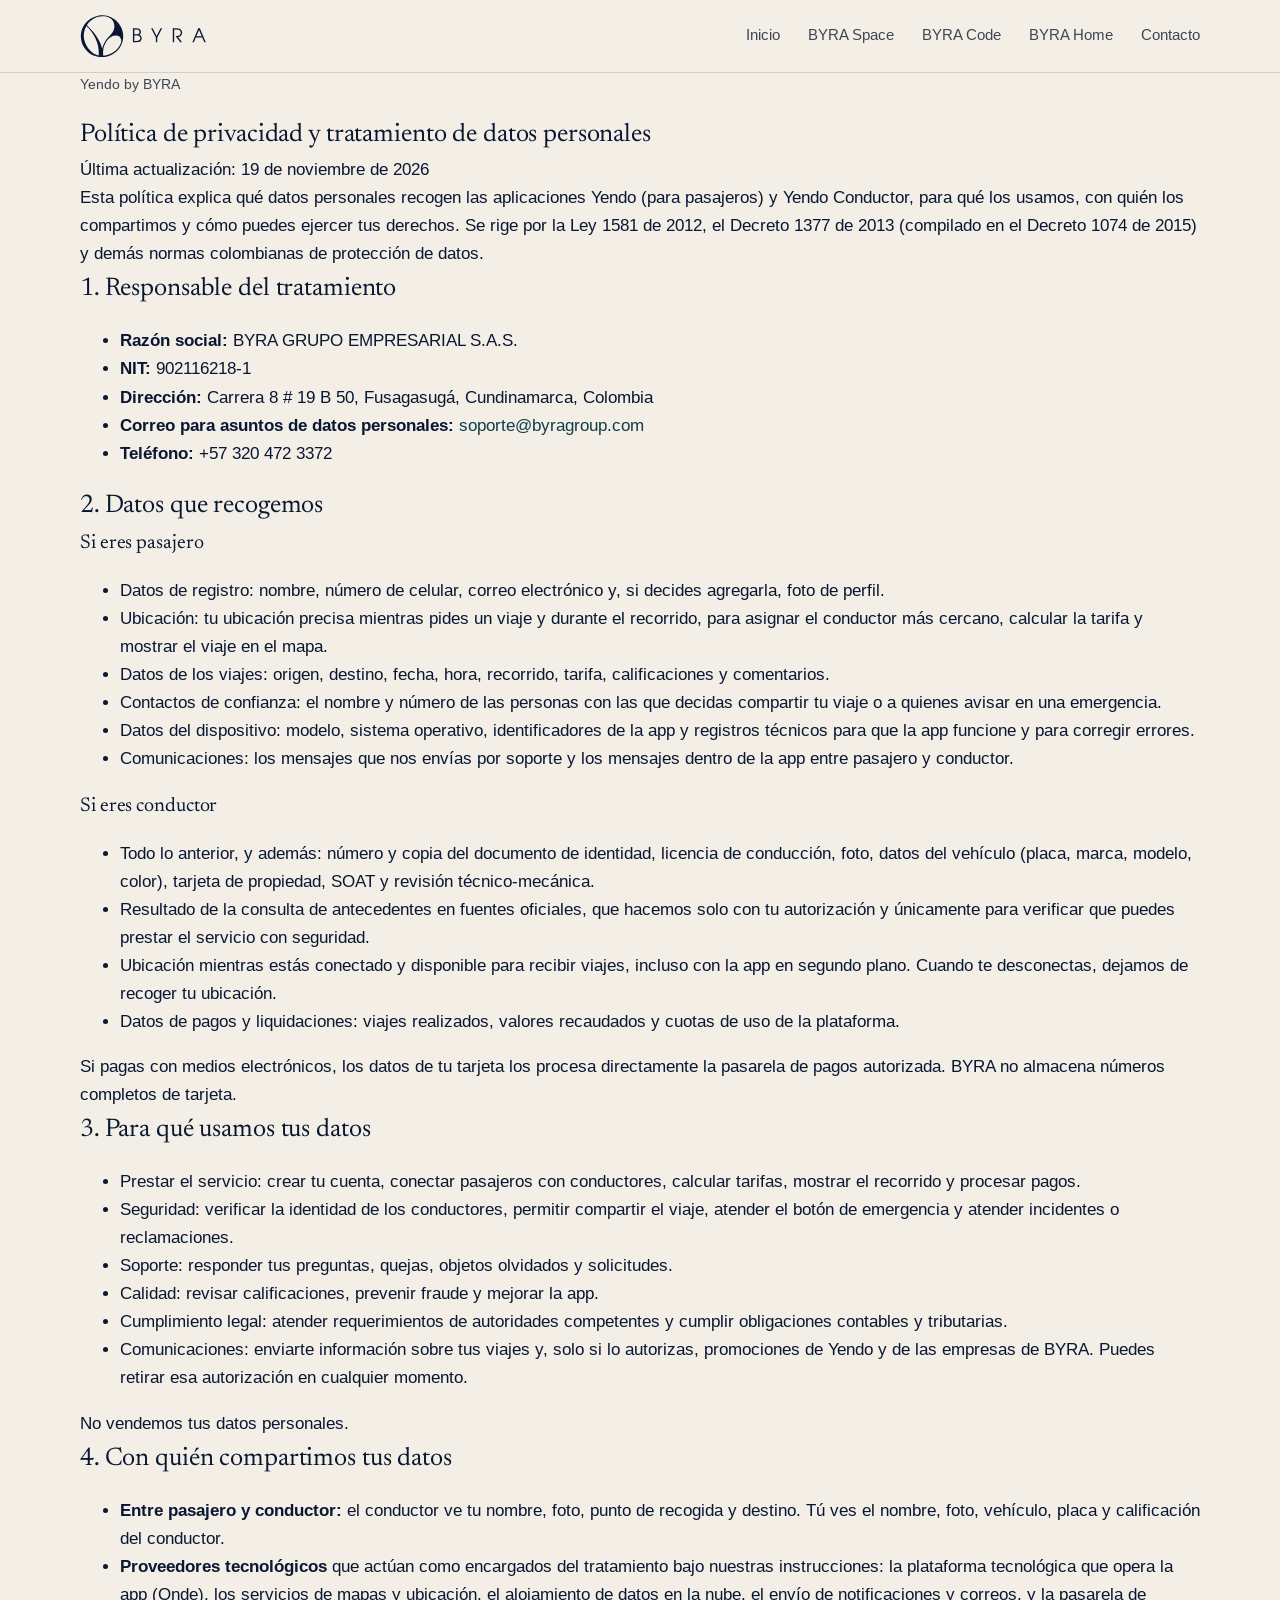
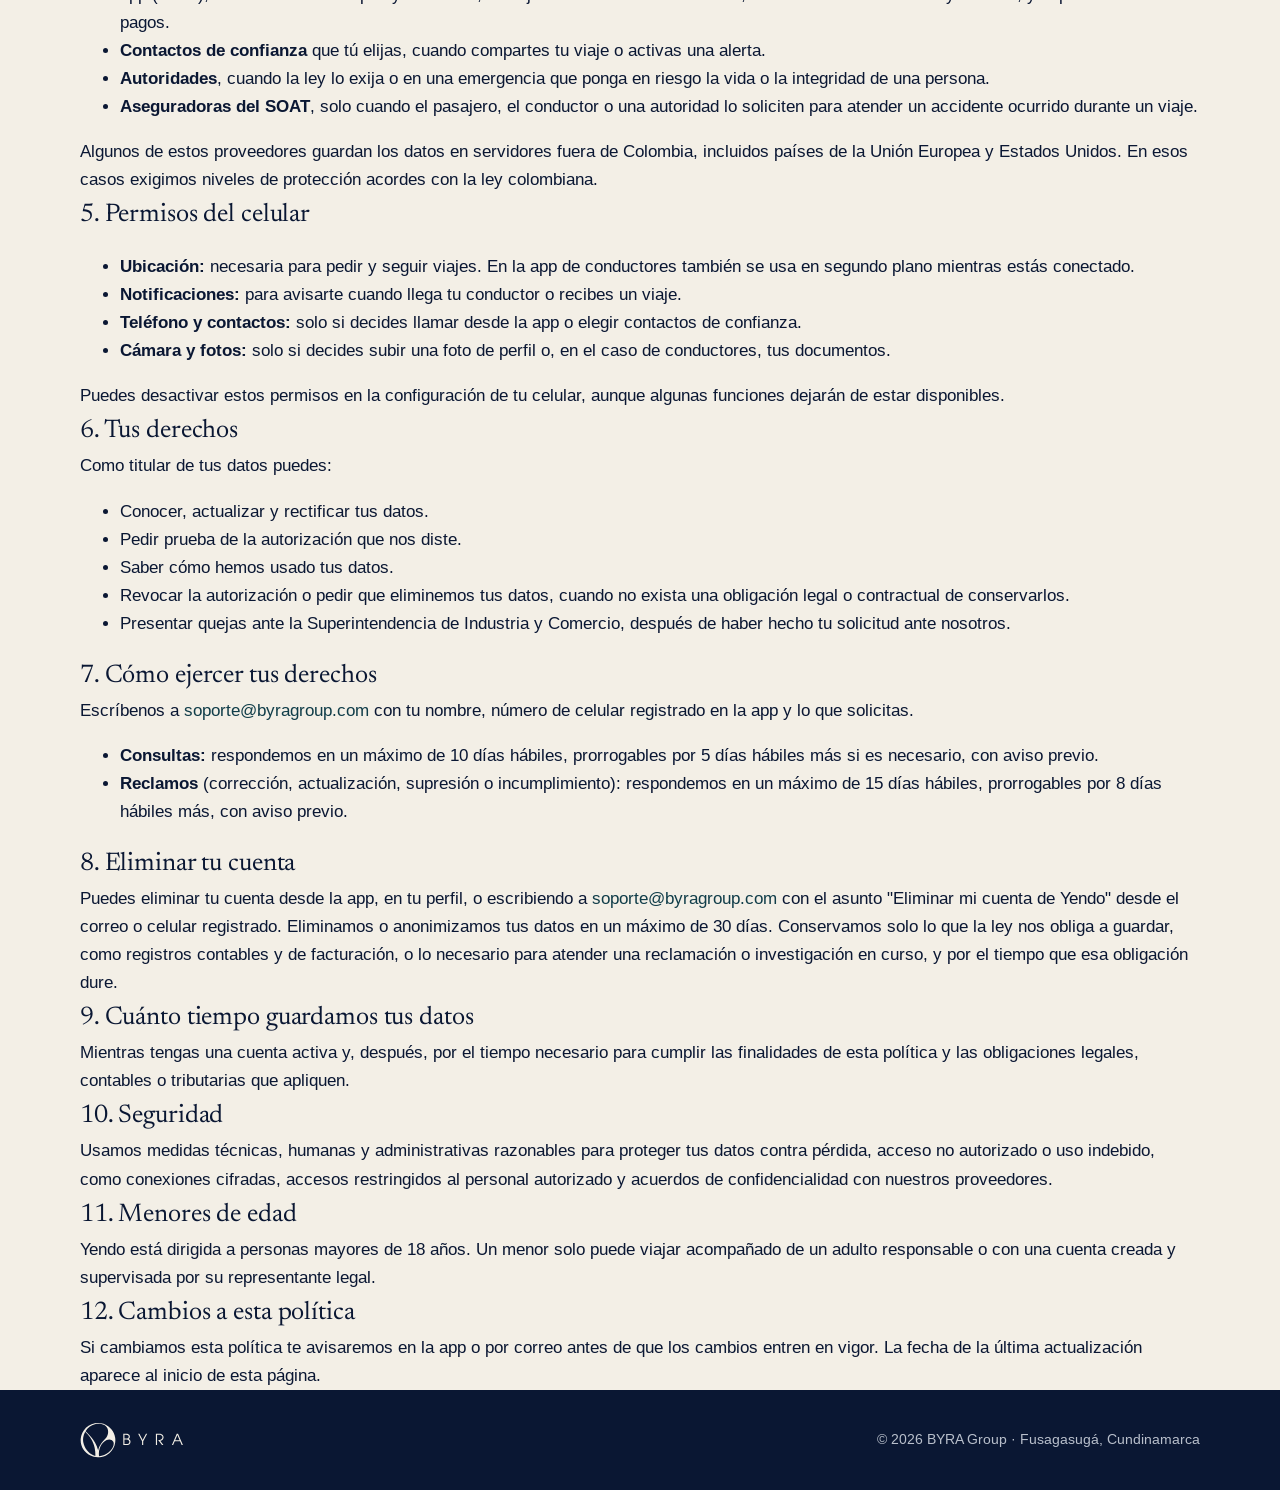
==== commit 368d2c53: "Ajuste en privacidad y términos" ====
--- a/yendo/privacidad.html
+++ b/yendo/privacidad.html
@@ -22,7 +22,7 @@
 <section class="band legal"><div class="wrap">
 <p class="migas">Yendo by BYRA</p>
 <h1>Política de privacidad y tratamiento de datos personales</h1>
-<p class="actualizado">Última actualización: 9 de noviembre de 2026</p>
+<p class="actualizado">Última actualización: 19 de noviembre de 2026</p>
 
 <p>Esta política explica qué datos personales recogen las aplicaciones Yendo (para pasajeros) y Yendo Conductor, para qué los usamos, con quién los compartimos y cómo puedes ejercer tus derechos. Se rige por la Ley 1581 de 2012, el Decreto 1377 de 2013 (compilado en el Decreto 1074 de 2015) y demás normas colombianas de protección de datos.</p>
 
@@ -47,7 +47,7 @@
 </ul>
 <h3>Si eres conductor</h3>
 <ul>
-<li>Todo lo anterior, y además: número y copia del documento de identidad, licencia de conducción, foto, datos del vehículo (placa, marca, modelo, color), tarjeta de propiedad, SOAT, revisión técnico-mecánica y póliza de seguro.</li>
+<li>Todo lo anterior, y además: número y copia del documento de identidad, licencia de conducción, foto, datos del vehículo (placa, marca, modelo, color), tarjeta de propiedad, SOAT y revisión técnico-mecánica.</li>
 <li>Resultado de la consulta de antecedentes en fuentes oficiales, que hacemos solo con tu autorización y únicamente para verificar que puedes prestar el servicio con seguridad.</li>
 <li>Ubicación mientras estás conectado y disponible para recibir viajes, incluso con la app en segundo plano. Cuando te desconectas, dejamos de recoger tu ubicación.</li>
 <li>Datos de pagos y liquidaciones: viajes realizados, valores recaudados y cuotas de uso de la plataforma.</li>
@@ -71,7 +71,7 @@
 <li><strong>Proveedores tecnológicos</strong> que actúan como encargados del tratamiento bajo nuestras instrucciones: la plataforma tecnológica que opera la app (Onde), los servicios de mapas y ubicación, el alojamiento de datos en la nube, el envío de notificaciones y correos, y la pasarela de pagos.</li>
 <li><strong>Contactos de confianza</strong> que tú elijas, cuando compartes tu viaje o activas una alerta.</li>
 <li><strong>Autoridades</strong>, cuando la ley lo exija o en una emergencia que ponga en riesgo la vida o la integridad de una persona.</li>
-<li><strong>Aseguradoras</strong>, cuando sea necesario para atender un siniestro ocurrido durante un viaje.</li>
+<li><strong>Aseguradoras del SOAT</strong>, solo cuando el pasajero, el conductor o una autoridad lo soliciten para atender un accidente ocurrido durante un viaje.</li>
 </ul>
 <p>Algunos de estos proveedores guardan los datos en servidores fuera de Colombia, incluidos países de la Unión Europea y Estados Unidos. En esos casos exigimos niveles de protección acordes con la ley colombiana.</p>
 
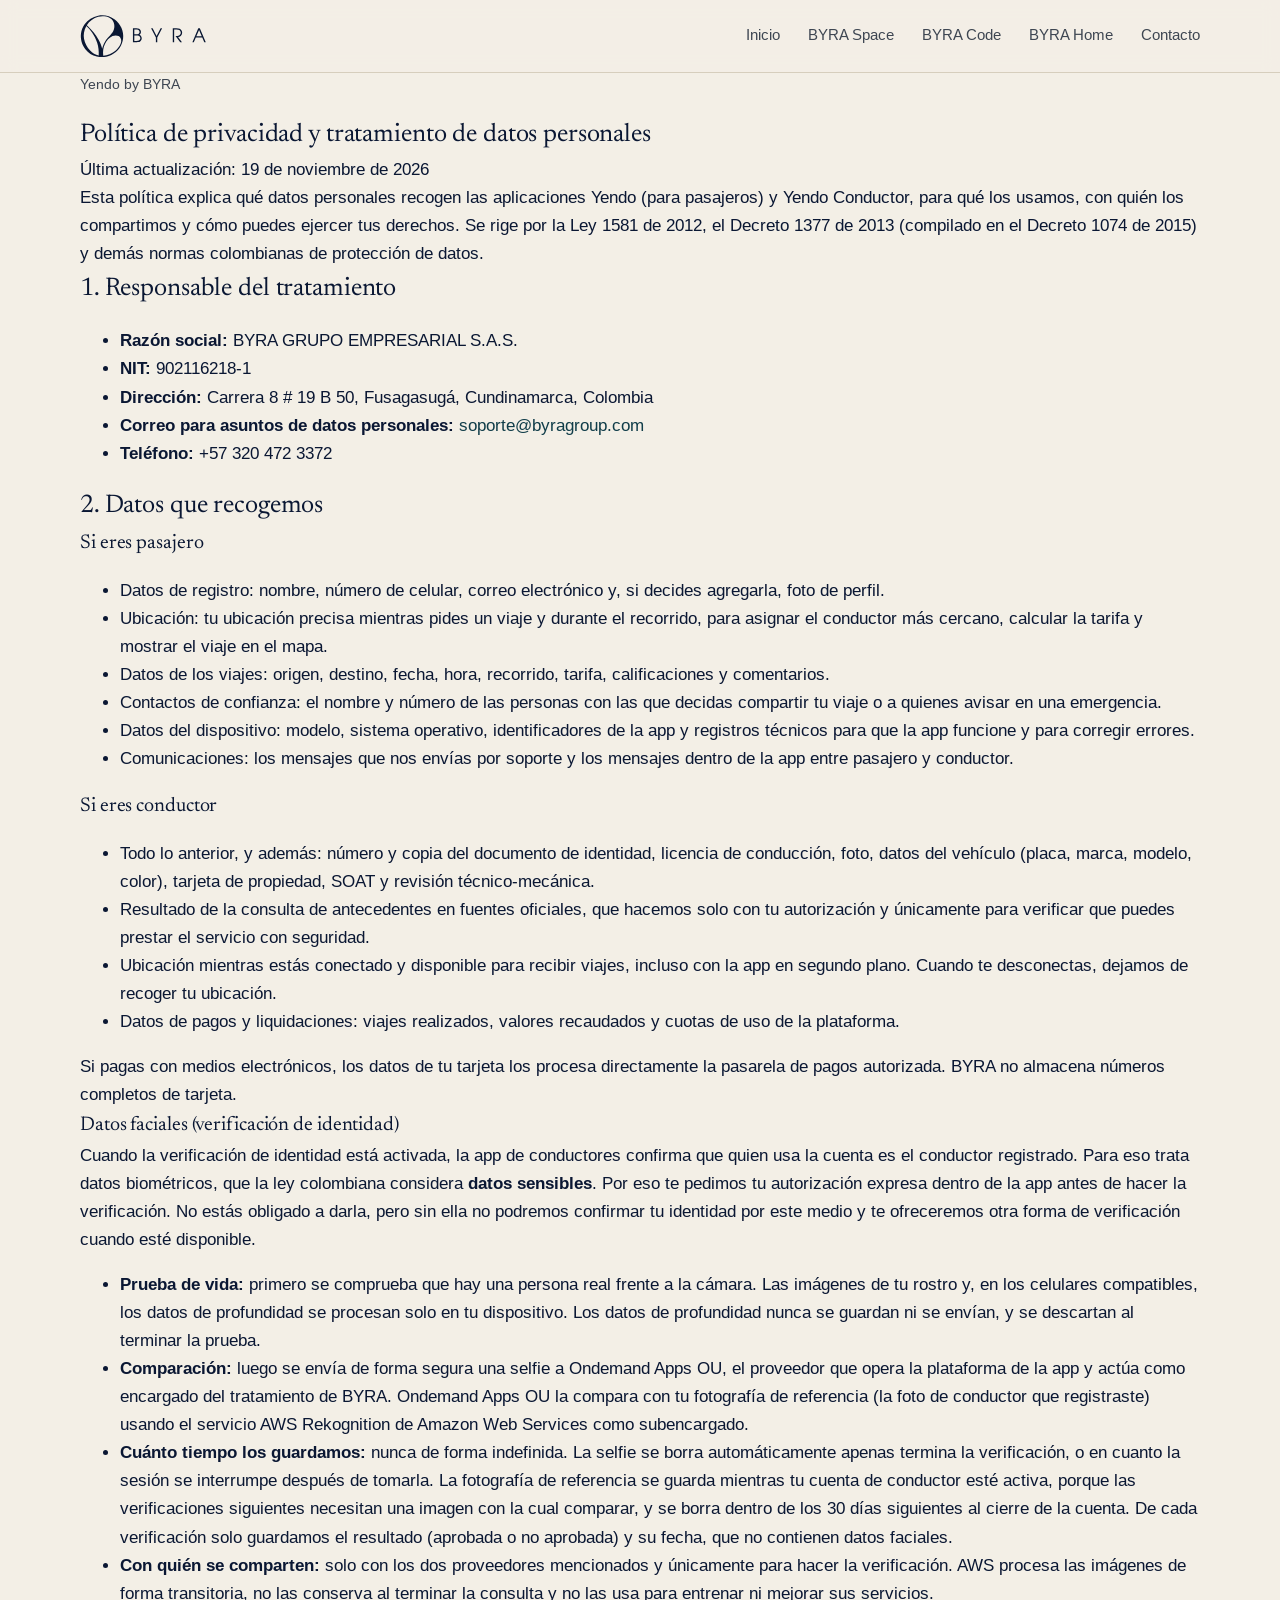
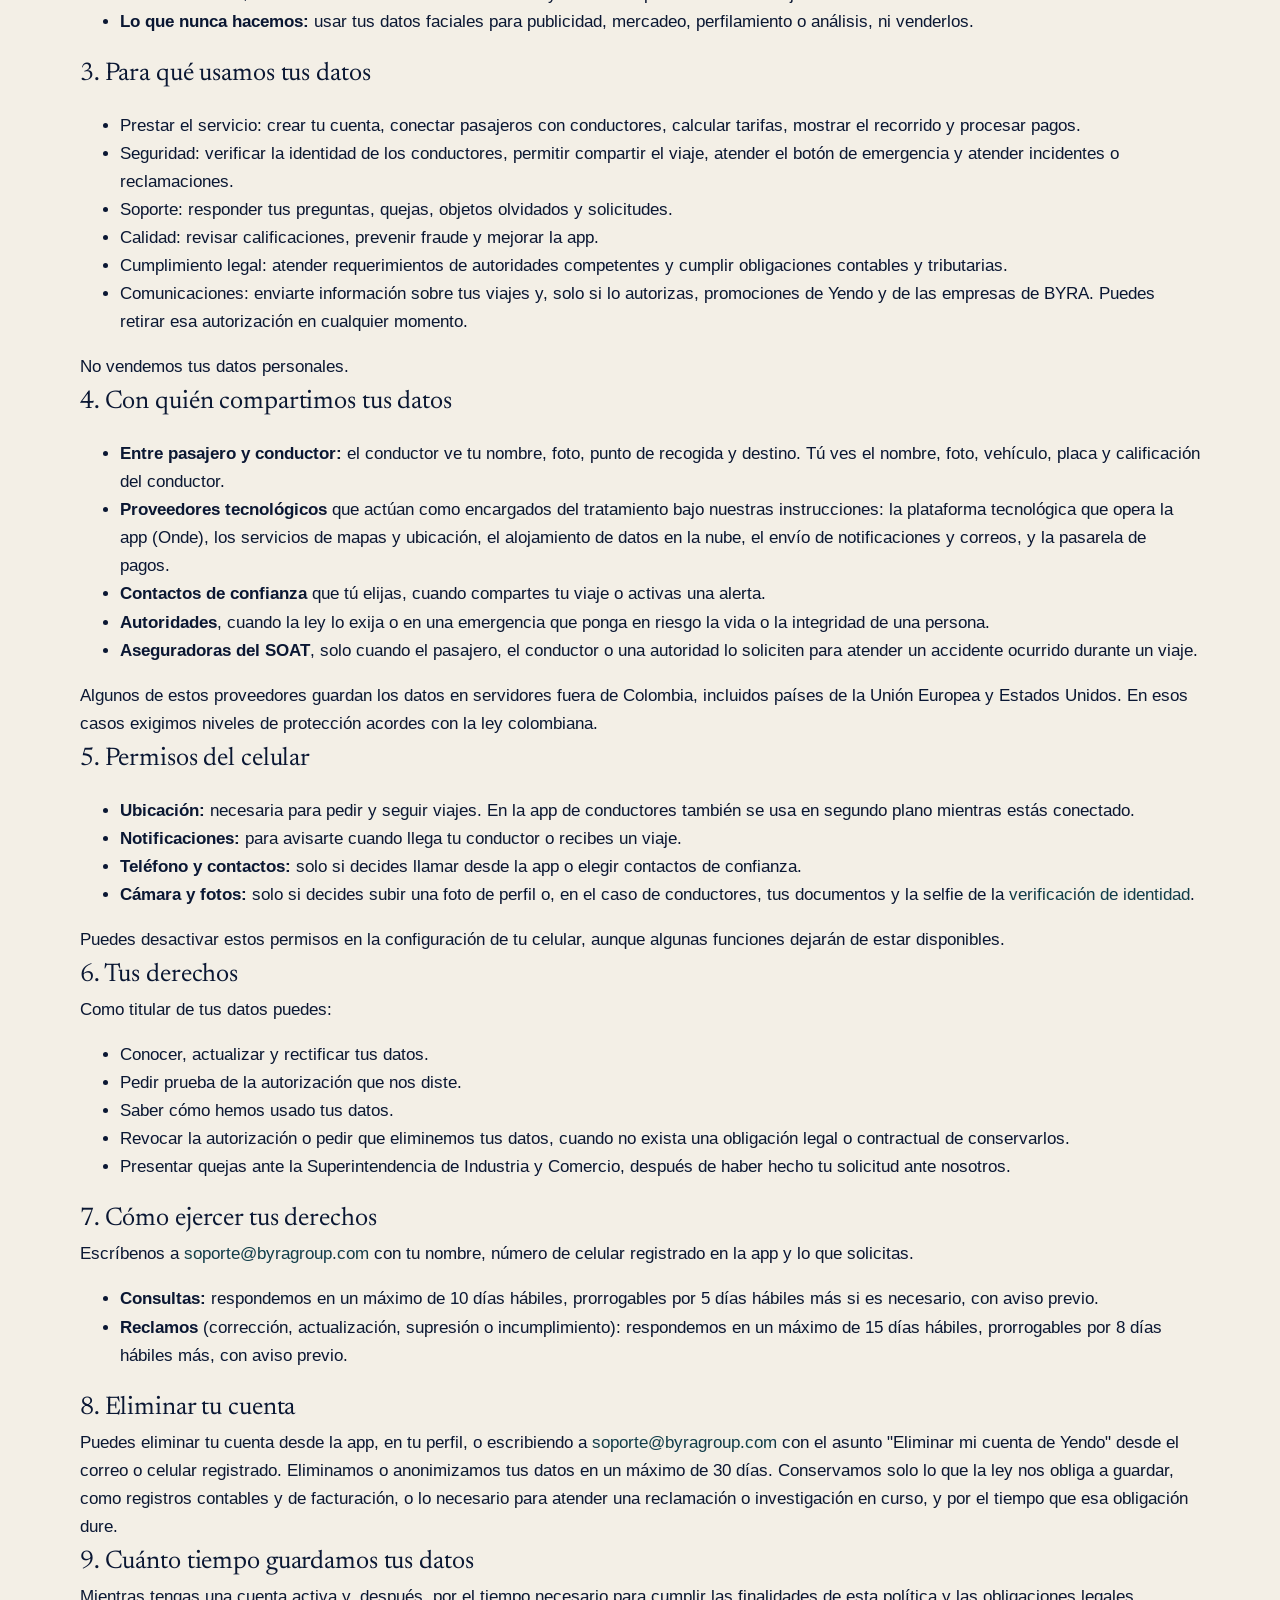
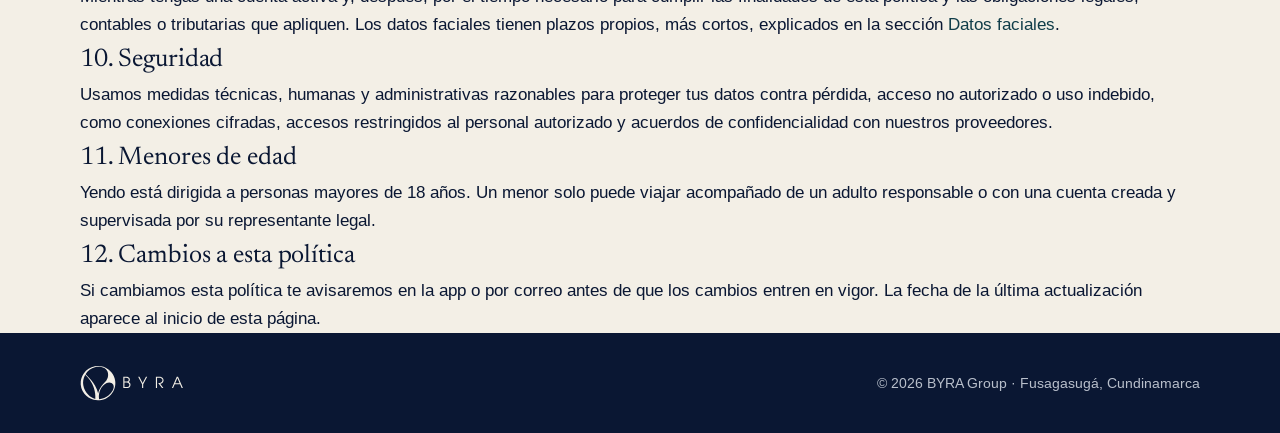
==== commit 4b03b737: "Actualización políticas" ====
--- a/yendo/privacidad.html
+++ b/yendo/privacidad.html
@@ -54,6 +54,16 @@
 </ul>
 <p>Si pagas con medios electrónicos, los datos de tu tarjeta los procesa directamente la pasarela de pagos autorizada. BYRA no almacena números completos de tarjeta.</p>
 
+<h3 id="datos-faciales">Datos faciales (verificación de identidad)</h3>
+<p>Cuando la verificación de identidad está activada, la app de conductores confirma que quien usa la cuenta es el conductor registrado. Para eso trata datos biométricos, que la ley colombiana considera <strong>datos sensibles</strong>. Por eso te pedimos tu autorización expresa dentro de la app antes de hacer la verificación. No estás obligado a darla, pero sin ella no podremos confirmar tu identidad por este medio y te ofreceremos otra forma de verificación cuando esté disponible.</p>
+<ul>
+<li><strong>Prueba de vida:</strong> primero se comprueba que hay una persona real frente a la cámara. Las imágenes de tu rostro y, en los celulares compatibles, los datos de profundidad se procesan solo en tu dispositivo. Los datos de profundidad nunca se guardan ni se envían, y se descartan al terminar la prueba.</li>
+<li><strong>Comparación:</strong> luego se envía de forma segura una selfie a Ondemand Apps OU, el proveedor que opera la plataforma de la app y actúa como encargado del tratamiento de BYRA. Ondemand Apps OU la compara con tu fotografía de referencia (la foto de conductor que registraste) usando el servicio AWS Rekognition de Amazon Web Services como subencargado.</li>
+<li><strong>Cuánto tiempo los guardamos:</strong> nunca de forma indefinida. La selfie se borra automáticamente apenas termina la verificación, o en cuanto la sesión se interrumpe después de tomarla. La fotografía de referencia se guarda mientras tu cuenta de conductor esté activa, porque las verificaciones siguientes necesitan una imagen con la cual comparar, y se borra dentro de los 30 días siguientes al cierre de la cuenta. De cada verificación solo guardamos el resultado (aprobada o no aprobada) y su fecha, que no contienen datos faciales.</li>
+<li><strong>Con quién se comparten:</strong> solo con los dos proveedores mencionados y únicamente para hacer la verificación. AWS procesa las imágenes de forma transitoria, no las conserva al terminar la consulta y no las usa para entrenar ni mejorar sus servicios.</li>
+<li><strong>Lo que nunca hacemos:</strong> usar tus datos faciales para publicidad, mercadeo, perfilamiento o análisis, ni venderlos.</li>
+</ul>
+
 <h2>3. Para qué usamos tus datos</h2>
 <ul>
 <li>Prestar el servicio: crear tu cuenta, conectar pasajeros con conductores, calcular tarifas, mostrar el recorrido y procesar pagos.</li>
@@ -80,7 +90,7 @@
 <li><strong>Ubicación:</strong> necesaria para pedir y seguir viajes. En la app de conductores también se usa en segundo plano mientras estás conectado.</li>
 <li><strong>Notificaciones:</strong> para avisarte cuando llega tu conductor o recibes un viaje.</li>
 <li><strong>Teléfono y contactos:</strong> solo si decides llamar desde la app o elegir contactos de confianza.</li>
-<li><strong>Cámara y fotos:</strong> solo si decides subir una foto de perfil o, en el caso de conductores, tus documentos.</li>
+<li><strong>Cámara y fotos:</strong> solo si decides subir una foto de perfil o, en el caso de conductores, tus documentos y la selfie de la <a href="#datos-faciales">verificación de identidad</a>.</li>
 </ul>
 <p>Puedes desactivar estos permisos en la configuración de tu celular, aunque algunas funciones dejarán de estar disponibles.</p>
 
@@ -105,7 +115,7 @@
 <p>Puedes eliminar tu cuenta desde la app, en tu perfil, o escribiendo a <span class="mail">soporte@byragroup.com</span> con el asunto "Eliminar mi cuenta de Yendo" desde el correo o celular registrado. Eliminamos o anonimizamos tus datos en un máximo de 30 días. Conservamos solo lo que la ley nos obliga a guardar, como registros contables y de facturación, o lo necesario para atender una reclamación o investigación en curso, y por el tiempo que esa obligación dure.</p>
 
 <h2>9. Cuánto tiempo guardamos tus datos</h2>
-<p>Mientras tengas una cuenta activa y, después, por el tiempo necesario para cumplir las finalidades de esta política y las obligaciones legales, contables o tributarias que apliquen.</p>
+<p>Mientras tengas una cuenta activa y, después, por el tiempo necesario para cumplir las finalidades de esta política y las obligaciones legales, contables o tributarias que apliquen. Los datos faciales tienen plazos propios, más cortos, explicados en la sección <a href="#datos-faciales">Datos faciales</a>.</p>
 
 <h2>10. Seguridad</h2>
 <p>Usamos medidas técnicas, humanas y administrativas razonables para proteger tus datos contra pérdida, acceso no autorizado o uso indebido, como conexiones cifradas, accesos restringidos al personal autorizado y acuerdos de confidencialidad con nuestros proveedores.</p>
